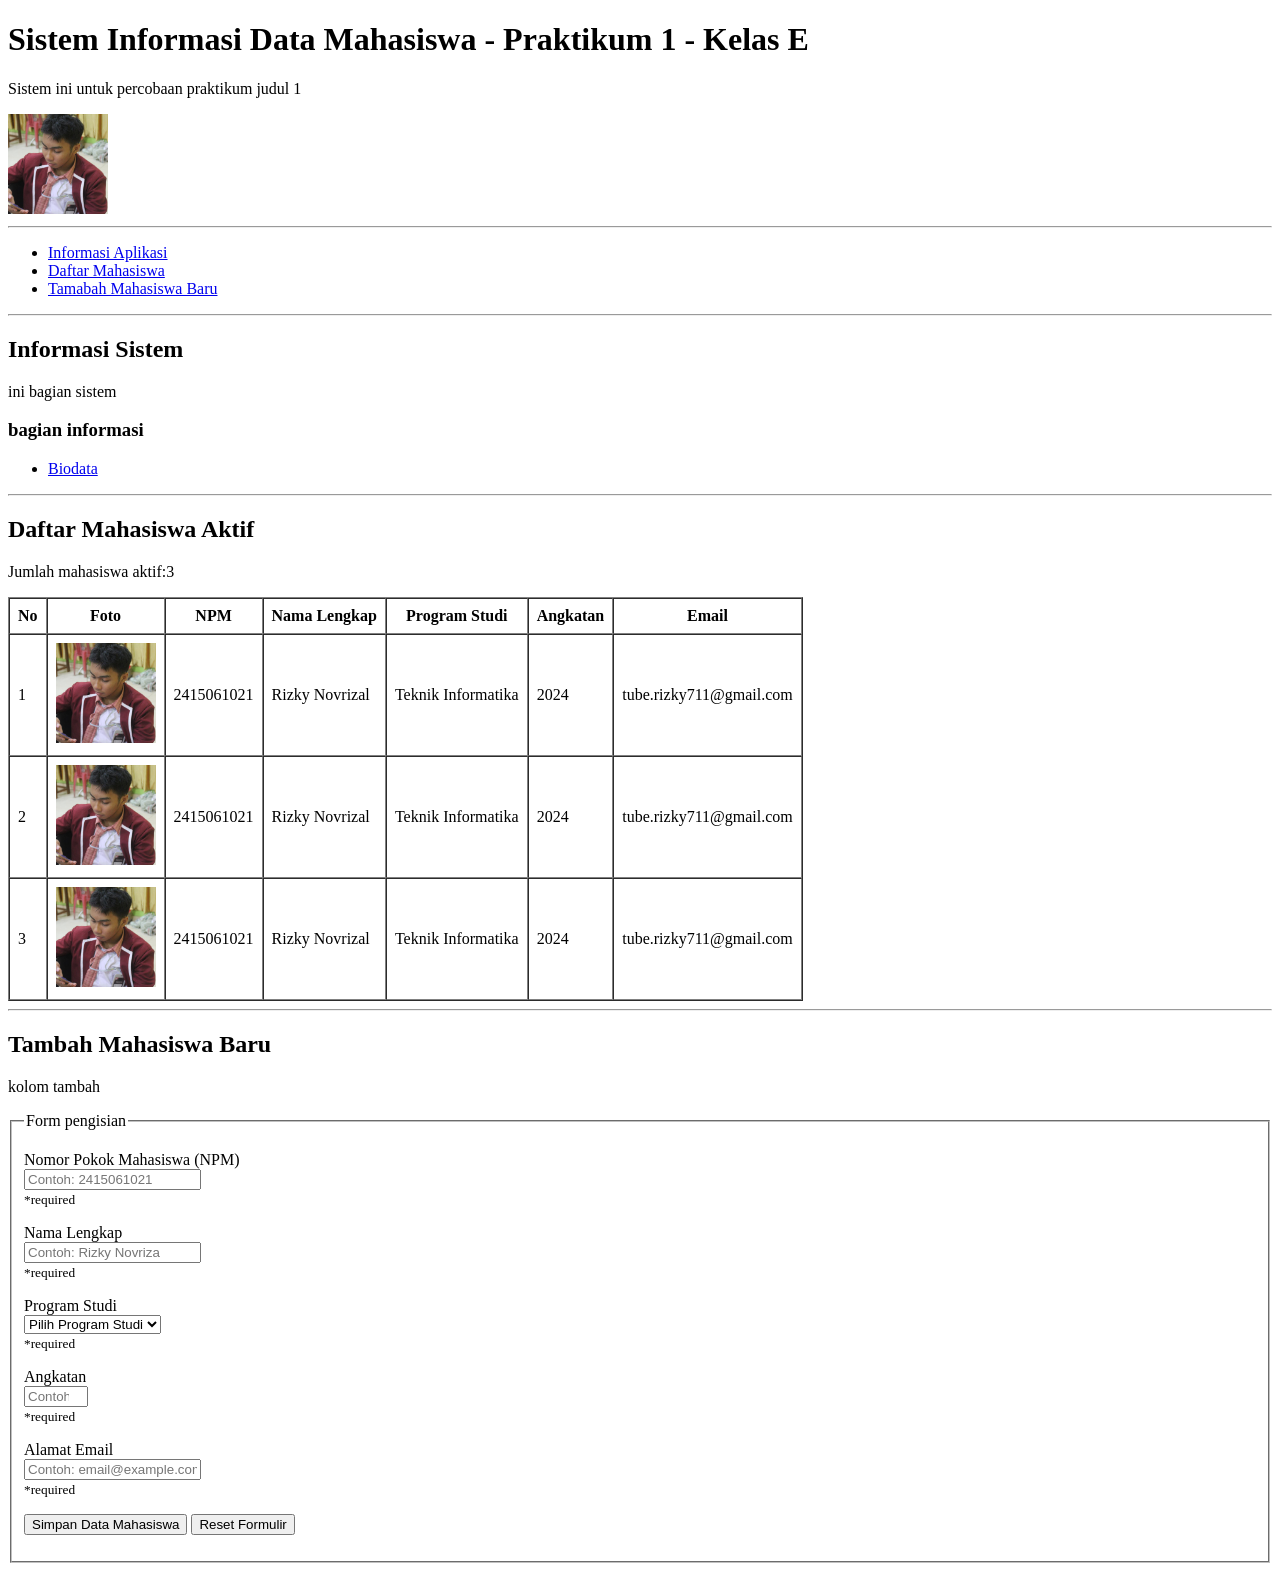
==== index.html @ e3fe3897 "feat: inisialisasi struktur dokumen dan formulir html5 sima" ====
<!DOCTYPE html>
<header>
    <h1>
        Sistem Informasi Data Mahasiswa - Praktikum 1 - Kelas E
    </h1>
    <p> Sistem ini untuk percobaan praktikum judul 1</p>
    <img src="Untitled.jpg" alt="Gambar" width="100" height="100">
</header>
<hr>
<nav>
    <ul>
        <li>
            <a href="#informasi"> Informasi Aplikasi</a>
        </li>
        <li>
            <a href="#daftar-mahasiswa"> Daftar Mahasiswa</a>
        </li>
        <li>
            <a href="#form-tambah"> Tamabah Mahasiswa Baru</a>
        </li>
    </ul>
</nav>

<hr>

<main>
    <section id="informasi">
        <h2>Informasi Sistem</h2>
        <p>ini bagian sistem</p>
        <article>
            <h3>bagian informasi</h3>
            <ul>
        <li>
            <a href="#daftar-mahasiswa"> Biodata</a>
        </li>
    </ul>
        </article>
    </section>

    <hr>

    <section id="daftar-mahasiswa">
        <h2>Daftar Mahasiswa Aktif</h2>
        <p>Jumlah mahasiswa aktif:3</p>
        <table border="1" cellpadding="8" cellspacing="0">
            <thead>
                <tr>
                    <th>No</th>
                    <th>Foto</th>
                    <th>NPM</th>
                    <th>Nama Lengkap</th>
                    <th>Program Studi</th>
                    <th>Angkatan</th>
                    <th>Email</th>
                </tr>
            </thead>
            <tbody>
                <tr>
                    <td>1</td>
                    <td><img src="Untitled.jpg" alt="Gambar" width="100" height="100"></a></td>
                    <td>2415061021</td>
                    <td>Rizky Novrizal</td>
                    <td>Teknik Informatika</td>
                    <td>2024</td>
                    <td>tube.rizky711@gmail.com</td>
                </tr>
                <tr>
                    <td>2</td>
                    <td><img src="Untitled.jpg" alt="Gambar" width="100" height="100"></a></td>
                    <td>2415061021</td>
                    <td>Rizky Novrizal</td>
                    <td>Teknik Informatika</td>
                    <td>2024</td>
                    <td>tube.rizky711@gmail.com</td>
                </tr>
                <tr>
                    <td>3</td>
                    <td><img src="Untitled.jpg" alt="Gambar" width="100" height="100"></a></td>
                    <td>2415061021</td>
                    <td>Rizky Novrizal</td>
                    <td>Teknik Informatika</td>
                    <td>2024</td>
                    <td>tube.rizky711@gmail.com</td>
                </tr>
            </tbody>
        </table>
    </section>

    <hr>

    <section id="form-tambah">
        <h2>Tambah Mahasiswa Baru</h2>
        <p>kolom tambah</p>
        <form action="#" method="POST">
            <fieldset>
                <legend>Form pengisian</legend>
                    <p>
                        <label for="npm">Nomor Pokok Mahasiswa (NPM)</label>
                        <br>
                        <input type="text" id="npm" name="npm" placeholder="Contoh: 2415061021" required pattern="[0-9]{8,12}" title="NPM harus berupa angka 8-12 digit">
                        <br>
                        <small>*required</small>
                    </p>

                    <p>
                        <label for="nama">Nama Lengkap</label>
                        <br>
                        <input type="text" id="nama" name="nama" placeholder="Contoh: Rizky Novriza" minlength="3" maxlength="100">
                        <br>
                        <small>*required</small>
                    </p>

                    <p>
                        <label for="program_studi">Program Studi</label>
                        <br>
                        <select id="program_studi" name="program_studi" required>
                            <option>Pilih Program Studi</option>
                            <option value="Teknik Informatika">Teknik Informatika</option>
                        </select>
                        <br>
                        <small>*required</small>
                    </p>

                    <p>
                        <label for="angkatan">Angkatan</label>
                        <br>
                        <input type="number" id="angkatan" name="angkatan" placeholder="Contoh: 2024" required min="2018" max="2026">
                        <br>
                        <small>*required</small>
                    </p>

                    <p>
                        <label for="email">Alamat Email</label>
                        <br>
                        <input type="email" id="email" name="email" placeholder="Contoh: email@example.com" required>
                        <br>
                        <small>*required</small>
                    </p>

                    <p>
                        <button type="submit">Simpan Data Mahasiswa</button>
                        <button type="reset">Reset Formulir</button>
                    </p>

            </fieldset>

        </form>


    </section>

</main>
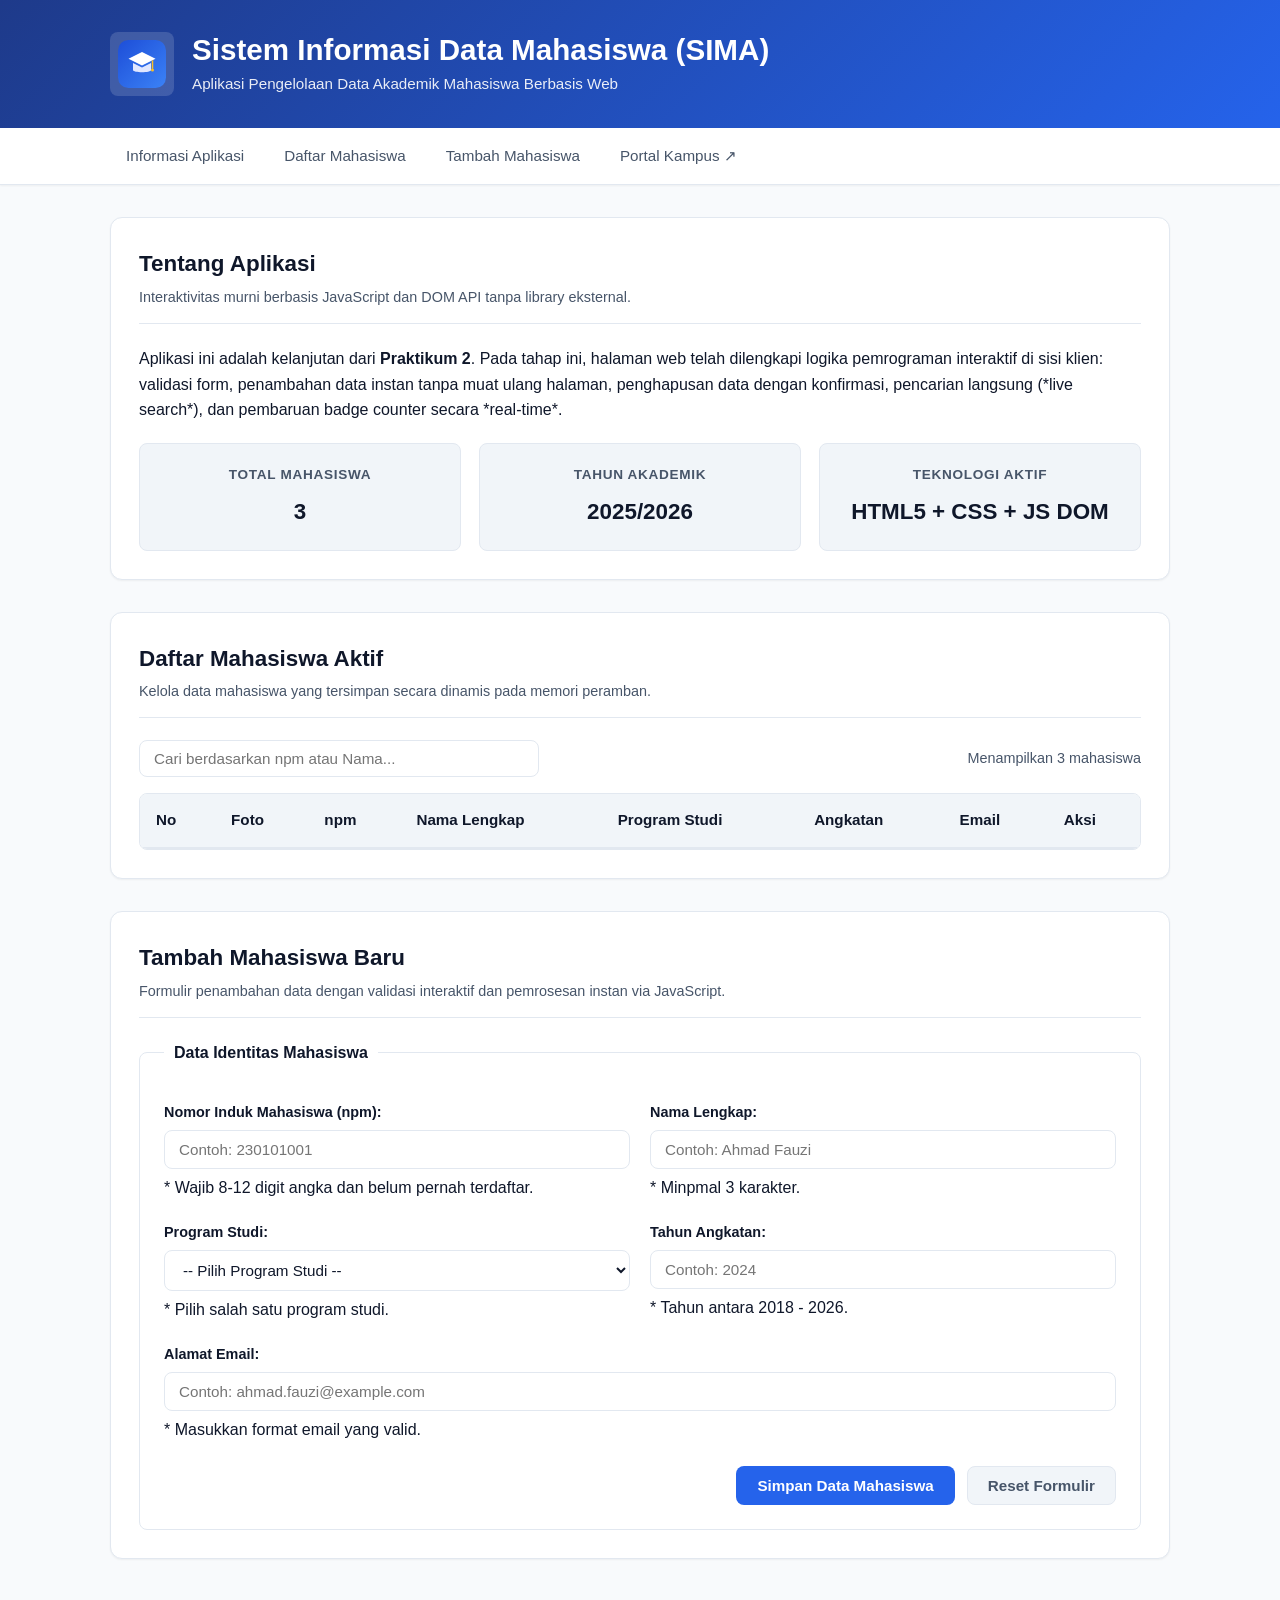
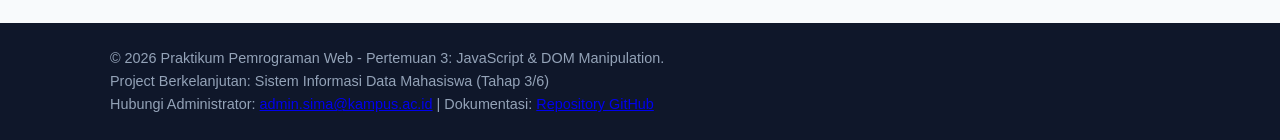
==== commit 232d0bce: "Judul 3" ====
--- a/index.html
+++ b/index.html
@@ -1,152 +1,212 @@
 <!DOCTYPE html>
-<header>
-    <h1>
-        Sistem Informasi Data Mahasiswa - Praktikum 1 - Kelas E
-    </h1>
-    <p> Sistem ini untuk percobaan praktikum judul 1</p>
-    <img src="Untitled.jpg" alt="Gambar" width="100" height="100">
-</header>
-<hr>
-<nav>
-    <ul>
-        <li>
-            <a href="#informasi"> Informasi Aplikasi</a>
-        </li>
-        <li>
-            <a href="#daftar-mahasiswa"> Daftar Mahasiswa</a>
-        </li>
-        <li>
-            <a href="#form-tambah"> Tamabah Mahasiswa Baru</a>
-        </li>
-    </ul>
-</nav>
-
-<hr>
-
-<main>
-    <section id="informasi">
-        <h2>Informasi Sistem</h2>
-        <p>ini bagian sistem</p>
-        <article>
-            <h3>bagian informasi</h3>
+<html lang="id">
+<head>
+    <meta charset="UTF-8">
+    <meta name="viewport" content="width=device-width, initial-scale=1.0">
+    <title>Sistem Informasi Data Mahasiswa - Praktikum 3</title>
+    <link rel="stylesheet" href="style.css">
+</head>
+<body>
+
+    <!-- 1. Header Aplikasi -->
+    <header class="site-header">
+        <div class="container header-brand">
+            <a href="index.html" class="brand-logo" title="Beranda SIMA">
+                <img src="img/logo-sima.svg" alt="Logo Resmi SIMA Kampus" width="48" height="48">
+            </a>
+            <div>
+                <h1>Sistem Informasi Data Mahasiswa (SIMA)</h1>
+                <p>Aplikasi Pengelolaan Data Akademik Mahasiswa Berbasis Web</p>
+            </div>
+        </div>
+    </header>
+
+    <!-- 2. Navigation Bar Sticky -->
+    <nav class="site-nav">
+        <div class="container">
             <ul>
-        <li>
-            <a href="#daftar-mahasiswa"> Biodata</a>
-        </li>
-    </ul>
-        </article>
-    </section>
-
-    <hr>
-
-    <section id="daftar-mahasiswa">
-        <h2>Daftar Mahasiswa Aktif</h2>
-        <p>Jumlah mahasiswa aktif:3</p>
-        <table border="1" cellpadding="8" cellspacing="0">
-            <thead>
-                <tr>
-                    <th>No</th>
-                    <th>Foto</th>
-                    <th>NPM</th>
-                    <th>Nama Lengkap</th>
-                    <th>Program Studi</th>
-                    <th>Angkatan</th>
-                    <th>Email</th>
-                </tr>
-            </thead>
-            <tbody>
-                <tr>
-                    <td>1</td>
-                    <td><img src="Untitled.jpg" alt="Gambar" width="100" height="100"></a></td>
-                    <td>2415061021</td>
-                    <td>Rizky Novrizal</td>
-                    <td>Teknik Informatika</td>
-                    <td>2024</td>
-                    <td>tube.rizky711@gmail.com</td>
-                </tr>
-                <tr>
-                    <td>2</td>
-                    <td><img src="Untitled.jpg" alt="Gambar" width="100" height="100"></a></td>
-                    <td>2415061021</td>
-                    <td>Rizky Novrizal</td>
-                    <td>Teknik Informatika</td>
-                    <td>2024</td>
-                    <td>tube.rizky711@gmail.com</td>
-                </tr>
-                <tr>
-                    <td>3</td>
-                    <td><img src="Untitled.jpg" alt="Gambar" width="100" height="100"></a></td>
-                    <td>2415061021</td>
-                    <td>Rizky Novrizal</td>
-                    <td>Teknik Informatika</td>
-                    <td>2024</td>
-                    <td>tube.rizky711@gmail.com</td>
-                </tr>
-            </tbody>
-        </table>
-    </section>
-
-    <hr>
-
-    <section id="form-tambah">
-        <h2>Tambah Mahasiswa Baru</h2>
-        <p>kolom tambah</p>
-        <form action="#" method="POST">
-            <fieldset>
-                <legend>Form pengisian</legend>
-                    <p>
-                        <label for="npm">Nomor Pokok Mahasiswa (NPM)</label>
-                        <br>
-                        <input type="text" id="npm" name="npm" placeholder="Contoh: 2415061021" required pattern="[0-9]{8,12}" title="NPM harus berupa angka 8-12 digit">
-                        <br>
-                        <small>*required</small>
-                    </p>
-
-                    <p>
-                        <label for="nama">Nama Lengkap</label>
-                        <br>
-                        <input type="text" id="nama" name="nama" placeholder="Contoh: Rizky Novriza" minlength="3" maxlength="100">
-                        <br>
-                        <small>*required</small>
-                    </p>
-
-                    <p>
-                        <label for="program_studi">Program Studi</label>
-                        <br>
-                        <select id="program_studi" name="program_studi" required>
-                            <option>Pilih Program Studi</option>
-                            <option value="Teknik Informatika">Teknik Informatika</option>
-                        </select>
-                        <br>
-                        <small>*required</small>
-                    </p>
-
-                    <p>
-                        <label for="angkatan">Angkatan</label>
-                        <br>
-                        <input type="number" id="angkatan" name="angkatan" placeholder="Contoh: 2024" required min="2018" max="2026">
-                        <br>
-                        <small>*required</small>
-                    </p>
-
-                    <p>
-                        <label for="email">Alamat Email</label>
-                        <br>
-                        <input type="email" id="email" name="email" placeholder="Contoh: email@example.com" required>
-                        <br>
-                        <small>*required</small>
-                    </p>
-
-                    <p>
-                        <button type="submit">Simpan Data Mahasiswa</button>
-                        <button type="reset">Reset Formulir</button>
-                    </p>
-
-            </fieldset>
-
-        </form>
-
-
-    </section>
-
-</main>+                <li><a href="#informasi">Informasi Aplikasi</a></li>
+                <li><a href="#daftar-mahasiswa">Daftar Mahasiswa</a></li>
+                <li><a href="#form-tambah">Tambah Mahasiswa</a></li>
+                <li><a href="https://kampus.ac.id" target="_blank" rel="noopener noreferrer">Portal Kampus &UpperRightArrow;</a></li>
+            </ul>
+        </div>
+    </nav>
+
+    <!-- Konten Utama Halaman -->
+    <main>
+        <div class="container">
+
+            <!-- Kotak Notifikasi Alert Dinamis (dikontrol oleh JS) -->
+            <div id="alert-box" class="alert-box" role="alert"></div>
+
+            <!-- 3. Section Informasi Aplikasi -->
+            <section id="informasi" class="content-section">
+                <div class="section-header">
+                    <h2>Tentang Aplikasi</h2>
+                    <p>Interaktivitas murni berbasis JavaScript dan DOM API tanpa library eksternal.</p>
+                </div>
+                <p>
+                    Aplikasi ini adalah kelanjutan dari <strong>Praktikum 2</strong>. Pada tahap ini, 
+                    halaman web telah dilengkapi logika pemrograman interaktif di sisi klien: validasi form, 
+                    penambahan data instan tanpa muat ulang halaman, penghapusan data dengan konfirmasi, 
+                    pencarian langsung (*live search*), dan pembaruan badge counter secara *real-time*.
+                </p>
+
+                <div class="info-grid">
+                    <article class="info-card">
+                        <h3>Total Mahasiswa</h3>
+                        <p id="total-mahasiswa-badge" class="counter-highlight">3</p>
+                    </article>
+                    <article class="info-card">
+                        <h3>Tahun Akademik</h3>
+                        <p>2025/2026</p>
+                    </article>
+                    <article class="info-card">
+                        <h3>Teknologi Aktif</h3>
+                        <p>HTML5 + CSS + JS DOM</p>
+                    </article>
+                </div>
+            </section>
+
+            <!-- 4. Section Daftar Mahasiswa, Toolbar Pencarian & 5. Tabel Data -->
+            <section id="daftar-mahasiswa" class="content-section">
+                <div class="section-header">
+                    <h2>Daftar Mahasiswa Aktif</h2>
+                    <p>Kelola data mahasiswa yang tersimpan secara dinamis pada memori peramban.</p>
+                </div>
+
+                <!-- Toolbar Pencarian dan Ringkasan Jumlah -->
+                <div class="table-toolbar">
+                    <div class="search-box">
+                        <input 
+                            type="search" 
+                            id="input-search" 
+                            class="search-input" 
+                            placeholder="Cari berdasarkan npm atau Nama...">
+                    </div>
+                    <div id="total-mahasiswa-info" class="status-summary">
+                        Menampilkan 3 mahasiswa
+                    </div>
+                </div>
+
+                <!-- Tabel Data Responsif -->
+                <div class="table-responsive">
+                    <table class="data-table">
+                        <thead>
+                            <tr>
+                                <th>No</th>
+                                <th>Foto</th>
+                                <th>npm</th>
+                                <th>Nama Lengkap</th>
+                                <th>Program Studi</th>
+                                <th>Angkatan</th>
+                                <th>Email</th>
+                                <th>Aksi</th>
+                            </tr>
+                        </thead>
+                        <tbody id="tabel-body-mahasiswa">
+                            <!-- Baris tabel akan di-generate secara dinamis oleh app.js -->
+                        </tbody>
+                    </table>
+                </div>
+            </section>
+
+            <!-- 6. Section Form Tambah Mahasiswa dengan Validasi JS -->
+            <section id="form-tambah" class="content-section">
+                <div class="section-header">
+                    <h2>Tambah Mahasiswa Baru</h2>
+                    <p>Formulir penambahan data dengan validasi interaktif dan pemrosesan instan via JavaScript.</p>
+                </div>
+
+                <form id="form-tambah-mahasiswa" class="app-form" novalidate>
+                    <fieldset>
+                        <legend>Data Identitas Mahasiswa</legend>
+
+                        <div class="form-grid">
+                            <div class="form-group">
+                                <label for="npm" class="form-label">Nomor Induk Mahasiswa (npm):</label>
+                                <input 
+                                    type="text" 
+                                    id="npm" 
+                                    name="npm" 
+                                    class="form-input" 
+                                    placeholder="Contoh: 230101001">
+                                <span class="form-help">* Wajib 8-12 digit angka dan belum pernah terdaftar.</span>
+                            </div>
+
+                            <div class="form-group">
+                                <label for="nama" class="form-label">Nama Lengkap:</label>
+                                <input 
+                                    type="text" 
+                                    id="nama" 
+                                    name="nama" 
+                                    class="form-input" 
+                                    placeholder="Contoh: Ahmad Fauzi">
+                                <span class="form-help">* Minpmal 3 karakter.</span>
+                            </div>
+
+                            <div class="form-group">
+                                <label for="program_studi" class="form-label">Program Studi:</label>
+                                <select id="program_studi" name="program_studi" class="form-select">
+                                    <option value="">-- Pilih Program Studi --</option>
+                                    <option value="Teknik Informatika">Teknik Informatika</option>
+                                    <option value="Sistem Informasi">Sistem Informasi</option>
+                                    <option value="Teknologi Informasi">Teknologi Informasi</option>
+                                    <option value="Rekayasa Perangkat Lunak">Rekayasa Perangkat Lunak</option>
+                                </select>
+                                <span class="form-help">* Pilih salah satu program studi.</span>
+                            </div>
+
+                            <div class="form-group">
+                                <label for="angkatan" class="form-label">Tahun Angkatan:</label>
+                                <input 
+                                    type="number" 
+                                    id="angkatan" 
+                                    name="angkatan" 
+                                    class="form-input" 
+                                    placeholder="Contoh: 2024">
+                                <span class="form-help">* Tahun antara 2018 - 2026.</span>
+                            </div>
+
+                            <div class="form-group full-width">
+                                <label for="email" class="form-label">Alamat Email:</label>
+                                <input 
+                                    type="email" 
+                                    id="email" 
+                                    name="email" 
+                                    class="form-input" 
+                                    placeholder="Contoh: ahmad.fauzi@example.com">
+                                <span class="form-help">* Masukkan format email yang valid.</span>
+                            </div>
+                        </div>
+
+                        <div class="form-actions">
+                            <button type="submit" class="btn btn-primary">Simpan Data Mahasiswa</button>
+                            <button type="reset" class="btn btn-secondary">Reset Formulir</button>
+                        </div>
+                    </fieldset>
+                </form>
+            </section>
+
+        </div>
+    </main>
+
+    <!-- 7. Footer -->
+    <footer class="site-footer">
+        <div class="container">
+            <p>&copy; 2026 Praktikum Pemrograman Web - Pertemuan 3: JavaScript & DOM Manipulation.</p>
+            <p>Project Berkelanjutan: Sistem Informasi Data Mahasiswa (Tahap 3/6)</p>
+            <p>
+                Hubungi Administrator: <a href="mailto:admin.sima@kampus.ac.id">admin.sima@kampus.ac.id</a> | 
+                Dokumentasi: <a href="https://github.com" target="_blank" rel="noopener noreferrer">Repository GitHub</a>
+            </p>
+        </div>
+    </footer>
+
+    <!-- Tambahkan Script JavaScript Eksternal -->
+    <script src="app.js"></script>
+</body>
+</html>
+
+
--- a/style.css
+++ b/style.css
@@ -0,0 +1,518 @@
+/* ==========================================================================
+   Praktikum 3: Implementasi Interaktivitas Web Menggunakan JavaScript dan DOM
+   Project: Sistem Informasi Data Mahasiswa (SIMA)
+   Mewarisi & Memperluas Praktikum 2 (Native CSS)
+   ========================================================================== */
+
+/* 1. CSS Variables */
+:root {
+    --primary-color: #2563eb;
+    --primary-hover: #1d4ed8;
+    --primary-light: #eff6ff;
+    --secondary-color: #64748b;
+    --secondary-hover: #475569;
+    --success-color: #10b981;
+    --success-light: #ecfdf5;
+    --danger-color: #ef4444;
+    --danger-hover: #dc2626;
+    --danger-light: #fef2f2;
+    --warning-color: #f59e0b;
+    
+    --bg-page: #f8fafc;
+    --bg-surface: #ffffff;
+    --bg-surface-alt: #f1f5f9;
+    
+    --text-primary: #0f172a;
+    --text-secondary: #475569;
+    --text-muted: #94a3b8;
+    --text-inverse: #ffffff;
+    
+    --border-color: #e2e8f0;
+    --border-radius-sm: 4px;
+    --border-radius-md: 8px;
+    --border-radius-lg: 12px;
+    
+    --shadow-sm: 0 1px 2px 0 rgba(0, 0, 0, 0.05);
+    --shadow-md: 0 4px 6px -1px rgba(0, 0, 0, 0.1), 0 2px 4px -2px rgba(0, 0, 0, 0.1);
+    
+    --font-main: -apple-system, BlinkMacSystemFont, "Segoe UI", Roboto, Oxygen, Ubuntu, Cantarell, "Helvetica Neue", sans-serif;
+    --line-height-normal: 1.6;
+}
+
+/* 2. Reset & Base Styles */
+*, *::before, *::after {
+    box-sizing: border-box;
+    margin: 0;
+    padding: 0;
+}
+
+html {
+    scroll-behavior: smooth;
+}
+
+body {
+    font-family: var(--font-main);
+    line-height: var(--line-height-normal);
+    color: var(--text-primary);
+    background-color: var(--bg-page);
+    min-height: 100vh;
+    display: flex;
+    flex-direction: column;
+}
+
+.container {
+    width: 100%;
+    max-width: 1100px;
+    margin-left: auto;
+    margin-right: auto;
+    padding-left: 20px;
+    padding-right: 20px;
+}
+
+/* 3. Header */
+.site-header {
+    background: linear-gradient(135deg, #1e3a8a 0%, #2563eb 100%);
+    color: var(--text-inverse);
+    padding: 32px 0;
+    box-shadow: var(--shadow-md);
+}
+
+.header-brand {
+    display: flex;
+    align-items: center;
+    gap: 18px;
+}
+
+.brand-logo {
+    display: flex;
+    align-items: center;
+    justify-content: center;
+    background-color: rgba(255, 255, 255, 0.15);
+    padding: 8px;
+    border-radius: var(--border-radius-md);
+    transition: transform 0.2s ease, background-color 0.2s ease;
+}
+
+.brand-logo:hover {
+    transform: scale(1.05);
+    background-color: rgba(255, 255, 255, 0.25);
+}
+
+.header-brand h1 {
+    font-size: 1.85rem;
+    font-weight: 700;
+    line-height: 1.2;
+    margin-bottom: 4px;
+}
+
+.header-brand p {
+    font-size: 0.95rem;
+    opacity: 0.9;
+}
+
+/* 4. Navigation Bar */
+.site-nav {
+    background-color: var(--bg-surface);
+    border-bottom: 1px solid var(--border-color);
+    position: sticky;
+    top: 0;
+    z-index: 100;
+    box-shadow: var(--shadow-sm);
+}
+
+.site-nav ul {
+    list-style: none;
+    display: flex;
+    gap: 8px;
+    overflow-x: auto;
+    padding: 6px 0;
+}
+
+.site-nav a {
+    display: block;
+    padding: 10px 16px;
+    color: var(--text-secondary);
+    text-decoration: none;
+    font-weight: 500;
+    font-size: 0.95rem;
+    border-radius: var(--border-radius-sm);
+    transition: all 0.2s ease;
+    white-space: nowrap;
+}
+
+.site-nav a:hover {
+    color: var(--primary-color);
+    background-color: var(--primary-light);
+}
+
+/* 5. Main Content & Sections */
+main {
+    flex: 1;
+    padding: 32px 0;
+}
+
+.content-section {
+    background-color: var(--bg-surface);
+    border: 1px solid var(--border-color);
+    border-radius: var(--border-radius-lg);
+    padding: 28px;
+    margin-bottom: 32px;
+    box-shadow: var(--shadow-sm);
+}
+
+.section-header {
+    border-bottom: 1px solid var(--border-color);
+    padding-bottom: 14px;
+    margin-bottom: 22px;
+}
+
+.section-header h2 {
+    font-size: 1.4rem;
+    color: var(--text-primary);
+    font-weight: 700;
+}
+
+.section-header p {
+    font-size: 0.9rem;
+    color: var(--text-secondary);
+    margin-top: 4px;
+}
+
+/* Info Grid */
+.info-grid {
+    display: grid;
+    grid-template-columns: repeat(auto-fit, minmax(220px, 1fr));
+    gap: 18px;
+    margin-top: 20px;
+}
+
+.info-card {
+    background-color: var(--bg-surface-alt);
+    border: 1px solid var(--border-color);
+    border-radius: var(--border-radius-md);
+    padding: 20px;
+    text-align: center;
+}
+
+.info-card h3 {
+    font-size: 0.85rem;
+    text-transform: uppercase;
+    letter-spacing: 0.05em;
+    color: var(--text-secondary);
+    margin-bottom: 8px;
+}
+
+.info-card p {
+    font-size: 1.4rem;
+    font-weight: 700;
+    color: var(--text-primary);
+}
+
+.counter-highlight {
+    color: var(--primary-color);
+}
+
+/* 6. Alert Notification Box (Dinamis dari JS) */
+.alert-box {
+    padding: 14px 18px;
+    border-radius: var(--border-radius-md);
+    margin-bottom: 20px;
+    font-size: 0.95rem;
+    font-weight: 500;
+    display: none;
+    animation: fadeIn 0.3s ease;
+}
+
+.alert-box.show {
+    display: block;
+}
+
+.alert-success {
+    background-color: var(--success-light);
+    color: #065f46;
+    border: 1px solid #a7f3d0;
+}
+
+.alert-danger {
+    background-color: var(--danger-light);
+    color: #991b1b;
+    border: 1px solid #fecaca;
+}
+
+.alert-info {
+    background-color: var(--primary-light);
+    color: #1e40af;
+    border: 1px solid #bfdbfe;
+}
+
+@keyframes fadeIn {
+    from { opacity: 0; transform: translateY(-6px); }
+    to { opacity: 1; transform: translateY(0); }
+}
+
+/* 7. Search Bar Container */
+.table-toolbar {
+    display: flex;
+    justify-content: space-between;
+    align-items: center;
+    flex-wrap: wrap;
+    gap: 12px;
+    margin-bottom: 16px;
+}
+
+.search-box {
+    position: relative;
+    flex: 1;
+    max-width: 400px;
+}
+
+.search-input {
+    width: 100%;
+    padding: 9px 14px;
+    font-size: 0.95rem;
+    border: 1.5px solid var(--border-color);
+    border-radius: var(--border-radius-md);
+    outline: none;
+    transition: all 0.2s;
+}
+
+.search-input:focus {
+    border-color: var(--primary-color);
+    box-shadow: 0 0 0 3px rgba(37, 99, 235, 0.15);
+}
+
+.status-summary {
+    font-size: 0.9rem;
+    color: var(--text-secondary);
+    font-weight: 500;
+}
+
+/* 8. Data Table */
+.table-responsive {
+    width: 100%;
+    overflow-x: auto;
+    border-radius: var(--border-radius-md);
+    border: 1px solid var(--border-color);
+}
+
+.data-table {
+    width: 100%;
+    border-collapse: collapse;
+    font-size: 0.95rem;
+    text-align: left;
+}
+
+.data-table thead {
+    background-color: var(--bg-surface-alt);
+    border-bottom: 2px solid var(--border-color);
+}
+
+.data-table th {
+    padding: 14px 16px;
+    font-weight: 600;
+    color: var(--text-primary);
+    white-space: nowrap;
+}
+
+.data-table td {
+    padding: 14px 16px;
+    border-bottom: 1px solid var(--border-color);
+    color: var(--text-secondary);
+    vertical-align: middle;
+}
+
+.data-table tbody tr:hover {
+    background-color: #f8fafc;
+}
+
+.avatar-img {
+    width: 36px;
+    height: 36px;
+    border-radius: 50%;
+    object-fit: cover;
+    display: block;
+}
+
+.badge {
+    display: inline-block;
+    padding: 4px 10px;
+    font-size: 0.8rem;
+    font-weight: 600;
+    border-radius: 9999px;
+    background-color: var(--primary-light);
+    color: var(--primary-color);
+}
+
+.link-email {
+    color: var(--primary-color);
+    text-decoration: none;
+}
+
+.link-email:hover {
+    text-decoration: underline;
+}
+
+.empty-row {
+    text-align: center;
+    padding: 32px !important;
+    color: var(--text-muted);
+    font-style: italic;
+}
+
+/* 9. Form Styles */
+.app-form fieldset {
+    border: 1px solid var(--border-color);
+    border-radius: var(--border-radius-md);
+    padding: 24px;
+}
+
+.app-form legend {
+    font-size: 1rem;
+    font-weight: 600;
+    color: var(--text-primary);
+    padding: 0 10px;
+}
+
+.form-grid {
+    display: grid;
+    grid-template-columns: repeat(2, 1fr);
+    gap: 20px;
+    margin-top: 12px;
+}
+
+.form-group {
+    display: flex;
+    flex-direction: column;
+    gap: 6px;
+}
+
+.form-group.full-width {
+    grid-column: 1 / -1;
+}
+
+.form-group label {
+    font-size: 0.9rem;
+    font-weight: 600;
+    color: var(--text-primary);
+}
+
+.required {
+    color: var(--danger-color);
+}
+
+.form-group input,
+.form-group select {
+    padding: 10px 14px;
+    font-size: 0.95rem;
+    border: 1px solid var(--border-color);
+    border-radius: var(--border-radius-md);
+    background-color: var(--bg-surface);
+    color: var(--text-primary);
+    outline: none;
+    transition: all 0.2s ease;
+}
+
+.form-group input:focus,
+.form-group select:focus {
+    border-color: var(--primary-color);
+    box-shadow: 0 0 0 3px rgba(37, 99, 235, 0.15);
+}
+
+.form-actions {
+    display: flex;
+    justify-content: flex-end;
+    gap: 12px;
+    margin-top: 24px;
+}
+
+/* 10. Buttons */
+.btn {
+    display: inline-flex;
+    align-items: center;
+    justify-content: center;
+    padding: 10px 20px;
+    font-size: 0.95rem;
+    font-weight: 600;
+    border-radius: var(--border-radius-md);
+    border: 1px solid transparent;
+    cursor: pointer;
+    transition: all 0.2s ease;
+    text-decoration: none;
+}
+
+.btn-primary {
+    background-color: var(--primary-color);
+    color: var(--text-inverse);
+}
+
+.btn-primary:hover {
+    background-color: var(--primary-hover);
+}
+
+.btn-secondary {
+    background-color: var(--bg-surface-alt);
+    color: var(--text-secondary);
+    border-color: var(--border-color);
+}
+
+.btn-secondary:hover {
+    background-color: #e2e8f0;
+    color: var(--text-primary);
+}
+
+.btn-danger {
+    background-color: var(--danger-color);
+    color: var(--text-inverse);
+}
+
+.btn-danger:hover {
+    background-color: var(--danger-hover);
+}
+
+.btn-sm {
+    padding: 6px 12px;
+    font-size: 0.85rem;
+}
+
+/* 11. Footer */
+.site-footer {
+    background-color: #0f172a;
+    color: #94a3b8;
+    padding: 24px 0;
+    font-size: 0.9rem;
+    margin-top: auto;
+}
+
+.footer-content {
+    display: flex;
+    justify-content: space-between;
+    align-items: center;
+    flex-wrap: wrap;
+    gap: 12px;
+}
+
+/* 12. Media Queries */
+@media (max-width: 768px) {
+    .form-grid {
+        grid-template-columns: 1fr;
+    }
+    
+    .header-brand {
+        flex-direction: column;
+        text-align: center;
+    }
+    
+    .table-toolbar {
+        flex-direction: column;
+        align-items: stretch;
+    }
+    
+    .search-box {
+        max-width: 100%;
+    }
+    
+    .footer-content {
+        flex-direction: column;
+        text-align: center;
+    }
+}
